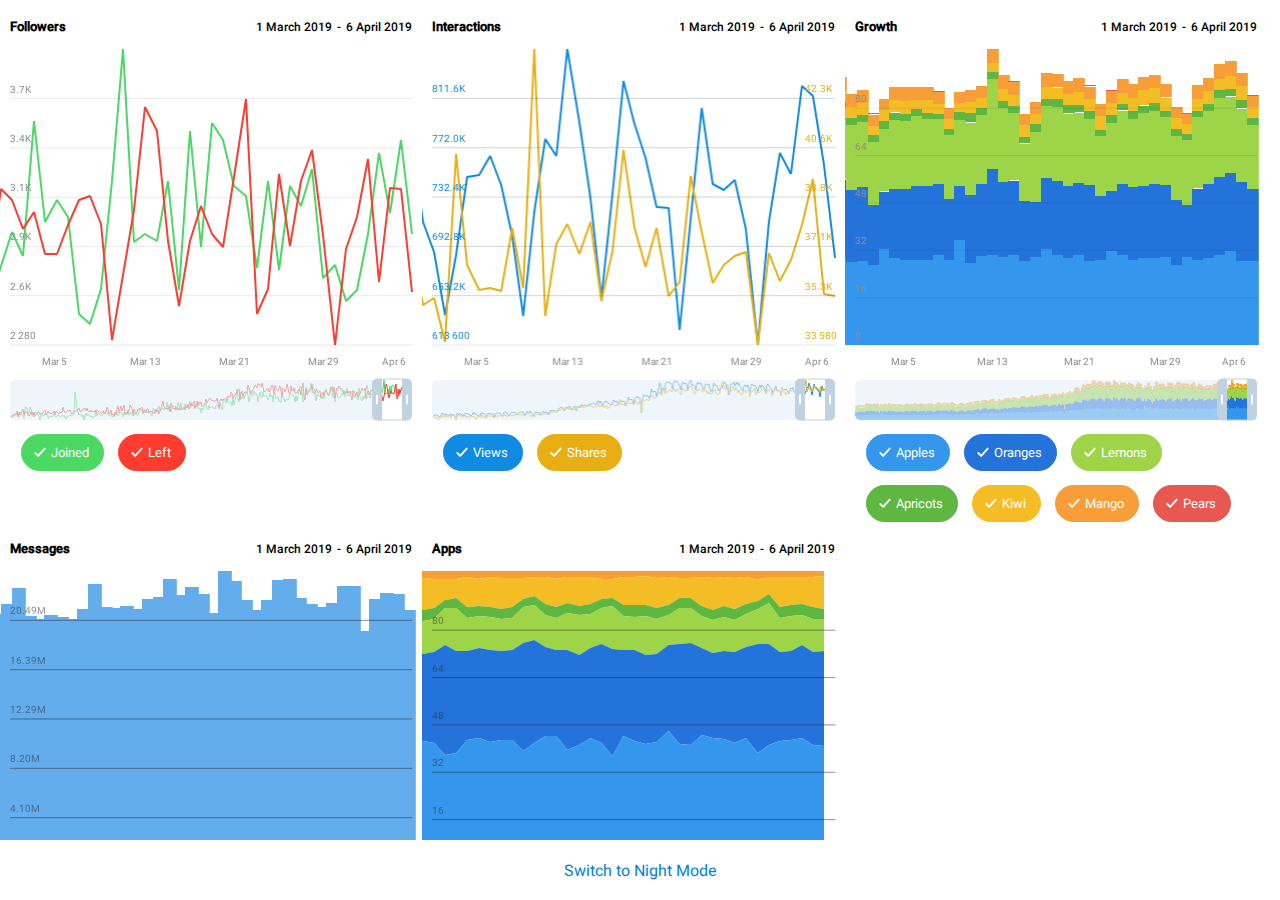
==== index.html @ d0f024f1 "tg2 ready" ====
<!doctype html>

<html style=" height: 100% ">

<meta charset="utf-8" />

<meta name="viewport" content="width=device-width, height=device-height, initial-scale=1, maximum-scale=1.0, user-scalable=no" />
<!-- <meta name="viewport" content="width=device-width, height=device-height, initial-scale=1" /> -->

<link rel="preload" href="font/Roboto-Medium-latin.woff2" as="font" type="font/woff2" crossorigin="anonymous">
<link rel="preload" href="font/Roboto-Regular-latin.woff2" as="font" type="font/woff2" crossorigin="anonymous">

<title>Telegram Contest Stage2</title>

<link rel="shortcut icon" href="fav.ico" type="image/x-icon">

<!-- link to autogenerated css bundle -->
<link rel="stylesheet" href="-/web.css" />

<!-- link to autogenerated js bundle -->
<script src="-/web.js" type="text/javascript" defer></script>
<!-- <script src="-/web.js" defer></script> -->


<style>
  #tg2-app-preloader {
    position: absolute;
    left: 50%;
    top: 50%;
    width: 48px;
    height: 48px;
    margin-left: -24px;
    margin-top: -24px;
    border: #31a9df 3px solid;
    border-left-color: transparent;
    border-radius: 50%;
    -webkit-animation: rotating 1s linear infinite;
  }
</style>

<script>
if (!window.requestAnimationFrame) (function() { // https://gist.github.com/jonathantneal/9238019
  'use strict';
  function requestAnimationFrame(callback) {
    var
    currentTime = now(),
    delay = Math.max(0, 16 - (currentTime - lastTime));

    lastTime = currentTime;

    return setTimeout(function () {
      lastTime = now();

      callback(lastTime - startTime);
    }, delay);
  }

  function cancelAnimationFrame(id) {
    clearTimeout(id);
  }

  var
  raf = 'RequestAnimationFrame',
  caf = 'CancelAnimationFrame',
  webkit = 'webkit',
  moz = 'moz',
  now = Date.now || function () {
    return new Date().getTime();
  },
  startTime = now(),
  lastTime = startTime;

  window.requestAnimationFrame = window[moz + raf] || window[webkit + raf] || requestAnimationFrame;
  window.cancelAnimationFrame = window[moz + caf] || window[webkit + caf] || window[webkit + 'CancelRequestAnimationFrame'] || cancelAnimationFrame;
})()

window.addEventListener("load", function() {
  'use strict';

try {

  var nightMode = false
  var modeSwitcher = document.getElementById('tg2-app-mode-switcher')
  var modeSwitcherLabel = document.getElementById('tg2-app-mode-switcher-label')
  var modeSwitcherMouseDownInProgress = false
  var modeSwitcherLabelClientRect
  function pointInLabel(clientX, clientY) {
    var result =
      modeSwitcherLabelClientRect.left - 20 <= clientX && clientX <= modeSwitcherLabelClientRect.right + 20 &&
      modeSwitcherLabelClientRect.top - 20 <= clientY && clientY <= modeSwitcherLabelClientRect.bottom + 20 &&
      true
    return result
  }
  function eventInLabel(event) {
    var result = false
    if (!event.touches) {
      result = pointInLabel(event.clientX, event.clientY)
    } else {
      var count = event.touches.length
      for (let i = 0; i < count; i++) {
        var touch = event.touches[i]
        if (result = pointInLabel(touch.clientX, touch.clientY)) break
      }
    }
    return result
  }
  function modeSwitcherMouseDown(event) {
    if (modeSwitcherMouseDownInProgress || !modeSwitcherLabelClientRect) return

    modeSwitcherMouseDownInProgress = true
    setTimeout(function() {modeSwitcherMouseDownInProgress = false}, 500)

    if (eventInLabel(event)) {
      document.body.classList[nightMode ? 'remove' : 'add']('tg2-app-mode-night')
      nightMode = !nightMode

      for (var i = 0; i < count; i++) {
        if (only && only.length && only.indexOf(i) < 0) continue
        charts[i].props({theme: !nightMode ? 'day' : 'night'})
      }

    }
    // for (var i in charts) {
    //     var chart = charts[i];
    //     chart.setColors(lightTheme ? LIGHT_COLORS : DARK_COLORS);
    // }
  }
  var lastModeSwitcherMouseMoveEvent
  var modeSwitcherMouseMoveRaf
  function modeSwitcherMouseMove(event) {
    lastModeSwitcherMouseMoveEvent = event
    if (modeSwitcherMouseMoveRaf !== void 0) return
    modeSwitcherMouseMoveRaf = requestAnimationFrame(function() {
      modeSwitcher.style.cursor = eventInLabel(lastModeSwitcherMouseMoveEvent) ? 'pointer' : 'default'
      modeSwitcherMouseMoveRaf = void 0
    })
  }
  modeSwitcher.addEventListener('mousemove', function(event) {
    modeSwitcherMouseMove(event)
  }, {passive: true})
  modeSwitcher.addEventListener('mousedown', function(event) {
    modeSwitcherMouseDown(event)
  }, {passive: true})
  modeSwitcher.addEventListener('touchstart', function(event) {
    modeSwitcherMouseDown(event)
  }, {passive: true})

  var count = 5
  var charts = Array(count)
  var chartsContainer = document.getElementById('tg2-app-charts')
  const only = []//[4]
  const titles = ['Followers', 'Interactions', 'Growth', 'Messages', 'Apps']
  for (var i = 0; i < count; i++) {
    if (only && only.length && only.indexOf(i) < 0) continue
    const mode = i <= 4 ? i : 0
    var chart = $.$$.tg2_chart(mode)
    chartsContainer.appendChild(chart.dom_node())

    const title = titles[i] || ('Chart #' + i)
    chart.props({title: title, data_url: 'data/' + (i + 1)})
    charts[i] = chart
  }

  var adjustSizeRaf
  function adjustSize() {
    const start = performance.now()

    var clientRect = document.body.getBoundingClientRect()
    var innerWidth = Math.round(clientRect.right - clientRect.left)
    var innerHeight = Math.round(clientRect.bottom - clientRect.top)

    // var width = Math.max(240, Math.min(500,
    //   innerWidth >= 1000 ? innerWidth / 3 :
    //   innerWidth > 500 ? innerWidth / 2 :
    //   innerWidth
    // ))
    var minHeight = Math.max(240, Math.min(500, innerHeight))
    var modeSwitcherHeight = Math.max(40, Math.min(60, innerHeight - minHeight))

    var marginTop = 20
    minHeight = Math.max(240, Math.min(500, innerHeight > 800 ? innerHeight / 2 : innerHeight - modeSwitcherHeight - marginTop))
    // console.log(innerHeight / 2)
    // console.log({minHeight})
    modeSwitcher.style.height = modeSwitcherHeight + 'px'
    modeSwitcher.style.top = (innerHeight - modeSwitcherHeight) + 'px'

    modeSwitcherLabelClientRect = modeSwitcherLabel.getBoundingClientRect()

    var space = Math.max(0, innerHeight - modeSwitcherHeight - minHeight)
    var marginBottom = innerHeight > 500 ? 0 : Math.min(Math.round(minHeight / 2), Math.max(modeSwitcherHeight, space - marginTop))

    for (var i = 0; i < charts.length; i++) {
      // if (only && only.indexOf(i) < 0) continue
      if (only && only.length && only.indexOf(i) < 0) continue
      var chart = charts[i]
      const clientRect = chart.dom_node().getBoundingClientRect()
      // console.log(clientRect.right - clientRect.left)
      chart.props({
        width: clientRect.right - clientRect.left,
        minHeight: minHeight,
        paddingHor: 10,
        is_visible: true,
        theme: !nightMode ? 'day' : 'night',
      })
      var chart_dom_node = chart.dom_node()

      chart_dom_node.style.marginTop = marginTop + 'px'
      chart_dom_node.style.marginBottom = marginBottom + 'px'
    }
    chartsContainer.style.height = (clientRect.bottom - modeSwitcherHeight) + 'px'
    adjustSizeRaf = void 0
    // console.log(performance.now() - start)
  }

  window.addEventListener('resize', function() {
    if (adjustSizeRaf === void 0) adjustSizeRaf = window.requestAnimationFrame(adjustSize)
  })

  adjustSize()
  modeSwitcher.style.visibility = 'visible'
  document.getElementById('tg2-app-preloader').style.display = 'none'
}  catch (err) {
  console.error(err)
}
})

</script>
<body>
  <div id="tg2-app-preloader"></div>
  <div id="tg2-app-charts"></div>
  <div id="tg2-app-mode-switcher">
    <div id="tg2-app-mode-switcher-label">
      <div id="tg2-app-mode-switcher-label-day">
        Switch to Night Mode
      </div>
      <div id="tg2-app-mode-switcher-label-night">
        Switch to Day Mode
      </div>
    </div>
  </div>
</body>
---- -/web.css ----
@font-face{
  font-family:'TgRoboto';
  font-style:normal;
  font-weight:100;
  src:url(https://fonts.gstatic.com/s/roboto/v18/KFOkCnqEu92Fr1MmgVxFIzIXKMnyrYk.woff2) format('woff2');
  unicode-range:U+0460-052F, U+1C80-1C88, U+20B4, U+2DE0-2DFF, U+A640-A69F, U+FE2E-FE2F;
}
@font-face{
  font-family:'TgRoboto';
  font-style:normal;
  font-weight:100;
  src:url(../font/Roboto-Thin-cyrillic.woff2) format('woff2');
  unicode-range:U+0400-045F, U+0490-0491, U+04B0-04B1, U+2116;
}
@font-face{
  font-family:'TgRoboto';
  font-style:normal;
  font-weight:100;
  src:url(https://fonts.gstatic.com/s/roboto/v18/KFOkCnqEu92Fr1MmgVxEIzIXKMnyrYk.woff2) format('woff2');
  unicode-range:U+1F00-1FFF;
}
@font-face{
  font-family:'TgRoboto';
  font-style:normal;
  font-weight:100;
  src:url(https://fonts.gstatic.com/s/roboto/v18/KFOkCnqEu92Fr1MmgVxLIzIXKMnyrYk.woff2) format('woff2');
  unicode-range:U+0370-03FF;
}
@font-face{
  font-family:'TgRoboto';
  font-style:normal;
  font-weight:100;
  src:url(https://fonts.gstatic.com/s/roboto/v18/KFOkCnqEu92Fr1MmgVxHIzIXKMnyrYk.woff2) format('woff2');
  unicode-range:U+0102-0103, U+0110-0111, U+1EA0-1EF9, U+20AB;
}
@font-face{
  font-family:'TgRoboto';
  font-style:normal;
  font-weight:100;
  src:url(https://fonts.gstatic.com/s/roboto/v18/KFOkCnqEu92Fr1MmgVxGIzIXKMnyrYk.woff2) format('woff2');
  unicode-range:U+0100-024F, U+0259, U+1E00-1EFF, U+2020, U+20A0-20AB, U+20AD-20CF, U+2113, U+2C60-2C7F, U+A720-A7FF;
}
@font-face{
  font-family:'TgRoboto';
  font-style:normal;
  font-weight:100;
  src:url(../font/Roboto-Thin-latin.woff2) format('woff2');
  unicode-range:U+0000-00FF, U+0131, U+0152-0153, U+02BB-02BC, U+02C6, U+02DA, U+02DC, U+2000-206F, U+2074, U+20AC, U+2122, U+2191, U+2193, U+2212, U+2215, U+FEFF, U+FFFD;
}
@font-face{
  font-family:'TgRoboto';
  font-style:normal;
  font-weight:300;
  src:url(https://fonts.gstatic.com/s/roboto/v18/KFOlCnqEu92Fr1MmSU5fCRc4AMP6lbBP.woff2) format('woff2');
  unicode-range:U+0460-052F, U+1C80-1C88, U+20B4, U+2DE0-2DFF, U+A640-A69F, U+FE2E-FE2F;
}
@font-face{
  font-family:'TgRoboto';
  font-style:normal;
  font-weight:300;
  src:url(../font/Roboto-Light-cyrillic.woff2) format('woff2');
  unicode-range:U+0400-045F, U+0490-0491, U+04B0-04B1, U+2116;
}
@font-face{
  font-family:'TgRoboto';
  font-style:normal;
  font-weight:300;
  src:url(https://fonts.gstatic.com/s/roboto/v18/KFOlCnqEu92Fr1MmSU5fChc4AMP6lbBP.woff2) format('woff2');
  unicode-range:U+0100-024F, U+0259, U+1E00-1EFF, U+2020, U+20A0-20AB, U+20AD-20CF, U+2113, U+2C60-2C7F, U+A720-A7FF;
}
@font-face{
  font-family:'TgRoboto';
  font-style:normal;
  font-weight:300;
  src:url(../font/Roboto-Light-latin.woff2) format('woff2');
  unicode-range:U+0000-00FF, U+0131, U+0152-0153, U+02BB-02BC, U+02C6, U+02DA, U+02DC, U+2000-206F, U+2074, U+20AC, U+2122, U+2191, U+2193, U+2212, U+2215, U+FEFF, U+FFFD;
}
@font-face{
  font-family:'TgRoboto';
  font-style:normal;
  font-weight:400;
  src:url(https://fonts.gstatic.com/s/roboto/v18/KFOmCnqEu92Fr1Mu72xKKTU1Kvnz.woff2) format('woff2');
  unicode-range:U+0460-052F, U+1C80-1C88, U+20B4, U+2DE0-2DFF, U+A640-A69F, U+FE2E-FE2F;
}
@font-face{
  font-family:'TgRoboto';
  font-style:normal;
  font-weight:400;
  src:url(../font/Roboto-Regular-cyrillic.woff2) format('woff2');
  unicode-range:U+0400-045F, U+0490-0491, U+04B0-04B1, U+2116;
}
@font-face{
  font-family:'TgRoboto';
  font-style:normal;
  font-weight:400;
  src:url(https://fonts.gstatic.com/s/roboto/v18/KFOmCnqEu92Fr1Mu7GxKKTU1Kvnz.woff2) format('woff2');
  unicode-range:U+0100-024F, U+0259, U+1E00-1EFF, U+2020, U+20A0-20AB, U+20AD-20CF, U+2113, U+2C60-2C7F, U+A720-A7FF;
}
@font-face{
  font-family:'TgRoboto';
  font-style:normal;
  font-weight:400;
  src:url(../font/Roboto-Regular-latin.woff2) format('woff2');
  unicode-range:U+0000-00FF, U+0131, U+0152-0153, U+02BB-02BC, U+02C6, U+02DA, U+02DC, U+2000-206F, U+2074, U+20AC, U+2122, U+2191, U+2193, U+2212, U+2215, U+FEFF, U+FFFD;
}
@font-face{
  font-family:'TgRoboto';
  font-style:normal;
  font-weight:500;
  src:url(https://fonts.gstatic.com/s/roboto/v18/KFOlCnqEu92Fr1MmEU9fCRc4AMP6lbBP.woff2) format('woff2');
  unicode-range:U+0460-052F, U+1C80-1C88, U+20B4, U+2DE0-2DFF, U+A640-A69F, U+FE2E-FE2F;
}
@font-face{
  font-family:'TgRoboto';
  font-style:normal;
  font-weight:500;
  src:url(../font/Roboto-Medium-cyrillic.woff2) format('woff2');
  unicode-range:U+0400-045F, U+0490-0491, U+04B0-04B1, U+2116;
}
@font-face{
  font-family:'TgRoboto';
  font-style:normal;
  font-weight:500;
  src:url(https://fonts.gstatic.com/s/roboto/v18/KFOlCnqEu92Fr1MmEU9fChc4AMP6lbBP.woff2) format('woff2');
  unicode-range:U+0100-024F, U+0259, U+1E00-1EFF, U+2020, U+20A0-20AB, U+20AD-20CF, U+2113, U+2C60-2C7F, U+A720-A7FF;
}
@font-face{
  font-family:'TgRoboto';
  font-style:normal;
  font-weight:500;
  src:url(../font/Roboto-Medium-latin.woff2) format('woff2');
  unicode-range:U+0000-00FF, U+0131, U+0152-0153, U+02BB-02BC, U+02C6, U+02DA, U+02DC, U+2000-206F, U+2074, U+20AC, U+2122, U+2191, U+2193, U+2212, U+2215, U+FEFF, U+FFFD;
}
[mol_theme], :root{
	background-color:var(--mol_theme_back);
	color:var(--mol_theme_text);
	fill:var(--mol_theme_text);
}
[mol_theme="$mol_theme_light"], :root{
	--mol_theme_back:#fcfcfc;
	--mol_theme_hover:rgba( 0 , 0 , 0 , .05 );
	--mol_theme_current:hsl( 210 , 100% , 80% );
	--mol_theme_text:rgba( 0 , 0 , 0 , .9 );
	--mol_theme_control:hsla( 210 , 60% , 40% , 1 );
	--mol_theme_shade:rgba( 0 , 0 , 0 , .5 );
	--mol_theme_line:rgba( 230 , 230 , 230 , 1 );
	--mol_theme_focus:hsla( 0 , 60% , 50% , 0.75 );
	--mol_theme_field:white;
}
[mol_theme="$mol_theme_dark"]{
	--mol_theme_back:#0b1b28;
	--mol_theme_hover:#333;
	--mol_theme_current:hsl( 210 , 100% , 20% );
	--mol_theme_text:rgba( 255 , 255 , 255 , .9 );
	--mol_theme_control:hsla( 210 , 60% , 60% , 1 );
	--mol_theme_shade:rgba( 255 , 255 , 255 , .5 );
	--mol_theme_line:rgba( 50 , 50 , 50 , 1 );
	--mol_theme_focus:rgba( 204 , 68 , 50 , .75 );
	--mol_theme_field:black;
}
[mol_theme="$mol_theme_base"]{
	--mol_theme_back:hsla( 210 , 60% , 50% , 1 );
	--mol_theme_hover:rgba( 0 , 0 , 0 , .05 );
	--mol_theme_current:hsl( 210 , 100% , 20% );
	--mol_theme_text:white;
	--mol_theme_line:white;
	--mol_theme_control:white;
}
[mol_theme="$mol_theme_accent"]{
	--mol_theme_back:rgb(204, 68, 50);
	--mol_theme_hover:rgb(165, 56, 42);
	--mol_theme_text:white;
	--mol_theme_line:rgba( 50 , 50 , 50 , 1 );
	--mol_theme_control:white;
}
[mol_theme]{

}
[]{

}
@keyframes shake{
  10%, 90%{
    transform:translate3d(-1px, 0, 0);
  }

  20%, 80%{
    transform:translate3d(2px, 0, 0);
  }

  30%, 50%, 70%{
    transform:translate3d(-4px, 0, 0);
  }

  40%, 60%{
    transform:translate3d(4px, 0, 0);
  }
}
html{
  height:100%;
  width:100%;
  overflow:hidden;
}
.tg2_atom_store{

}
body{
  font-family:TgRoboto;
  background:white; transition:background .5s;
  height:100%;
  overflow:auto;
  margin:0;
  padding:0;
}
#tg2-app-charts{
  width:100%;
  overflow:scroll;
  -webkit-overflow-scrolling:touch;
}
.tg2-chart{
  user-select:none;
  -moz-user-select:none;
  -webkit-user-select:none;
  -ms-user-select:none;
    width:100%;
  visibility:hidden;
  position:relative;
  float:left;
}
@media (min-width: 501px){
  .tg2-chart{
      width:50%;
  }
}
@media (min-width: 1001px){
  .tg2-chart{
      width:33%;
  }
}
@media (min-width: 1501px){
  .tg2-chart{
      width:25%;
  }
}
@media (min-width: 2001px){
  .tg2-chart{
      width:20%;
  }
}
.tg2-chart-header{
  display:flex;
  color:black; transition:color .5s;
  align-items:flex-end;
}
.tg2-chart-title{
  flex:0 0 auto;
  font-weight:600;
  font-size:13px;
  line-height:13px;
}
.tg2-chart-label-container{
  flex:1 1 auto;
  display:flex;
  justify-content:flex-end;
  align-items:flex-end;
}
.tg2-chart-period{
  flex:0 0 auto;
  font-weight:500;
  font-size:12px;
  line-height:12px;
  margin-right:10px;
  display:flex;
  align-items:flex-end;
}
.tg2-chart-period-delim{
  margin:0 5px;
}
.tg2-chart-grid{
  justify-content:center;
  align-items:center;
  position:relative;
}
.tg2-chart-vert-line{
  position:absolute;
  top:0;
  left:0;
  height:calc(100% - 24px);
  border-right:1px solid rgba(24, 45, 59, 0.1);
  opacity:0; transition:opacity 0.1s, width 0.1s;
  box-sizing:border-box;
}
.tg2-chart-selector-point{
  opacity:0;
  position:absolute;
  height:12px;
  width:12px;
  border-radius:6px;
  border:3px solid red;
  box-sizing:border-box;
  background:white; transition:background .5s;
}
.tg2-chart-info{
  pointer-events:none;
  background:white;
  position:absolute;
  top:20px;
  border-radius:9px;
  box-shadow:0 1px 4px 0 #CCC;
  font-size:12px;
  opacity:0;
  padding:12px;
  min-width:160px;
  box-sizing:border-box;
  color:black;
}
.tg2-chart-info-header{
  font-weight:500;
  margin-bottom:1px;
}
.tg2-chart-info-body{
  font-weight:normal;
}
.tg2-chart-info-item{
  margin-top:8px;
  display:flex;
}
.tg2-chart-info-item-percent{
  flex:0 0 30px;
  font-weight:500;
}
.tg2-chart-info-item-name{
  flex:1 1 auto;
}
.tg2-chart-info-item-count{
  flex:0 0 auto;
}
.tg2-chart-scroll{
  border-radius:6px;
  position:relative;
}
.tg2-chart-scroll > *{
    position:absolute;
    top:0;
    left:0;
    height:100%;
  }
.tg2-chart-scroll > canvas{
    border-radius:6px 6px 6px 6px;
  }
.tg2-chart-scroll-left, .tg2-chart-scroll-right{
  opacity:0.6;
  background:#E2EEF9; transition:background 0.5s;
}
.tg2-chart-scroll-mid > *:first-child{
    fill:currentColor;
    transition:fill 0.5s;
  }
.tg2-chart-scroll-left{
  border-radius:6px 0 0 6px;
}
.tg2-chart-scroll-right{
  border-radius:0 6px 6px 0;
}
.tg2-chart-check-box-bar{
  padding-left:11px;
  padding-right:11px;
  position:relative;
}
.tg2-chart-checkbox{
  box-sizing:border-box;
  display:block;
  position:relative;
  float:left;
  border-radius:20px;

  padding:10px 14px;
  transition:padding-left 0.5s, background 0.5s;

  margin-right:14px;
  cursor:pointer;
  font-size:13px;
  height:100%;

  margin-top:14px;
  background:transparent;
}
.tg2-chart-checkbox.shake{
  animation:shake 0.82s cubic-bezier(.36,.07,.19,.97) both;
  transform:translate3d(0, 0, 0);
  backface-visibility:hidden;
  perspective:1000px;
}
.tg2-chart-checkbox[tg2-checked]{
  padding-left:29px;
}
.tg2-chart-checkbox[tg2-checked] .tg2-chart-checkbox-circle{
    border-width:10px;
  }
.tg2-chart-checkbox[tg2-checked] .tg2-chart-checkbox-symbol{
    opacity:1;
    -webkit-transform:scale(1, 1);
    -ms-transform:scale(1, 1);
    transform:scale(1, 1);
  }
.tg2-chart-checkbox-symbol{
    position:absolute;
    display:block;
    left:12px;
    top:12px;

    width:12px;
    height:12px;

    background-image:url('../check.svg');
    background-size:cover;
    background-repeat:no-repeat;

    -webkit-transform:scale(0.1, 0.1);
    -ms-transform:scale(0.1, 0.1);
    transform:scale(0.1, 0.1);

    opacity:0;
    transition:opacity 0.3s linear, transform 0.3s linear;
}
.tg2-app-mode-night{
  background:#242F3D;
}
.tg2-app-mode-night .tg2-chart-info{
    background:#242F3D;
    box-shadow-color:#222A36;
    color:white;
  }
.tg2-app-mode-night .tg2-chart-selector-point{
    background:#242F3D;
  }
.tg2-app-mode-night .tg2-chart-header{
    color:white;
  }
.tg2-app-mode-night #tg2-app-mode-switcher-label-day{
    opacity:0;
  }
.tg2-app-mode-night #tg2-app-mode-switcher-label-night{
    opacity:1;
  }
.tg2-app-mode-night .tg2-chart-scroll-selector-left,
  .tg2-app-mode-night .tg2-chart-scroll-selector-right{
    background:#56626D;
  }
.tg2-app-mode-night .tg2-chart-scroll-mid{
    border-color:#56626D;
  }
.tg2-app-mode-night .tg2-chart-scroll-left, .tg2-app-mode-night .tg2-chart-scroll-right{
    background:#304259;
  }
#tg2-app-mode-switcher{
  user-select:none;
  left:0;
  position:absolute;
  width:100%;
  display:flex;
  justify-content:center;
  align-items:center;
  background:inherit;
  visibility:hidden;
}
#tg2-app-mode-switcher-label{
  position:relative;
}
#tg2-app-mode-switcher-label-day{
  color:#0081DE;
  opacity:1; transition:opacity 0.5s;
}
#tg2-app-mode-switcher-label-night{
  color:#4FAEF2;
  opacity:0; transition:opacity 0.5s;
}
#tg2-app-mode-switcher-label > *:last-child{
  position:absolute;
  top:0;
  left:0;
  display:flex;
  justify-content:center;
  align-items:center;
}


/*# sourceMappingURL=web.css.map */
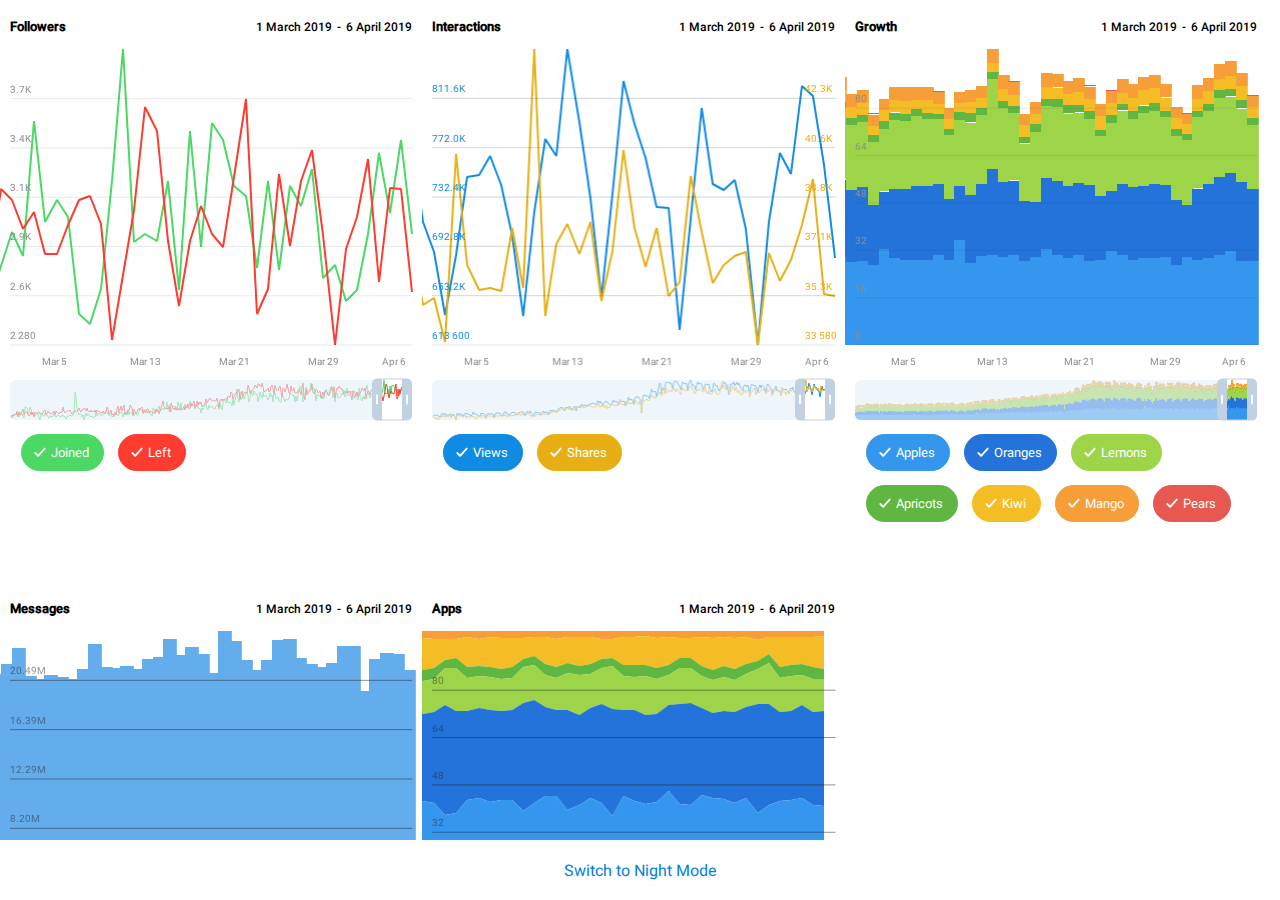
==== commit 800638ae: "deploy" ====
--- a/index.html
+++ b/index.html
@@ -187,7 +187,7 @@
     modeSwitcherLabelClientRect = modeSwitcherLabel.getBoundingClientRect()
 
     var space = Math.max(0, innerHeight - modeSwitcherHeight - minHeight)
-    var marginBottom = innerHeight > 500 ? 0 : Math.min(Math.round(minHeight / 2), Math.max(modeSwitcherHeight, space - marginTop))
+    var marginBottom = Math.max(modeSwitcherHeight, innerHeight > 500 ? 0 : Math.min(Math.round(minHeight / 2), Math.max(modeSwitcherHeight, space - marginTop)))
 
     for (var i = 0; i < charts.length; i++) {
       // if (only && only.indexOf(i) < 0) continue
